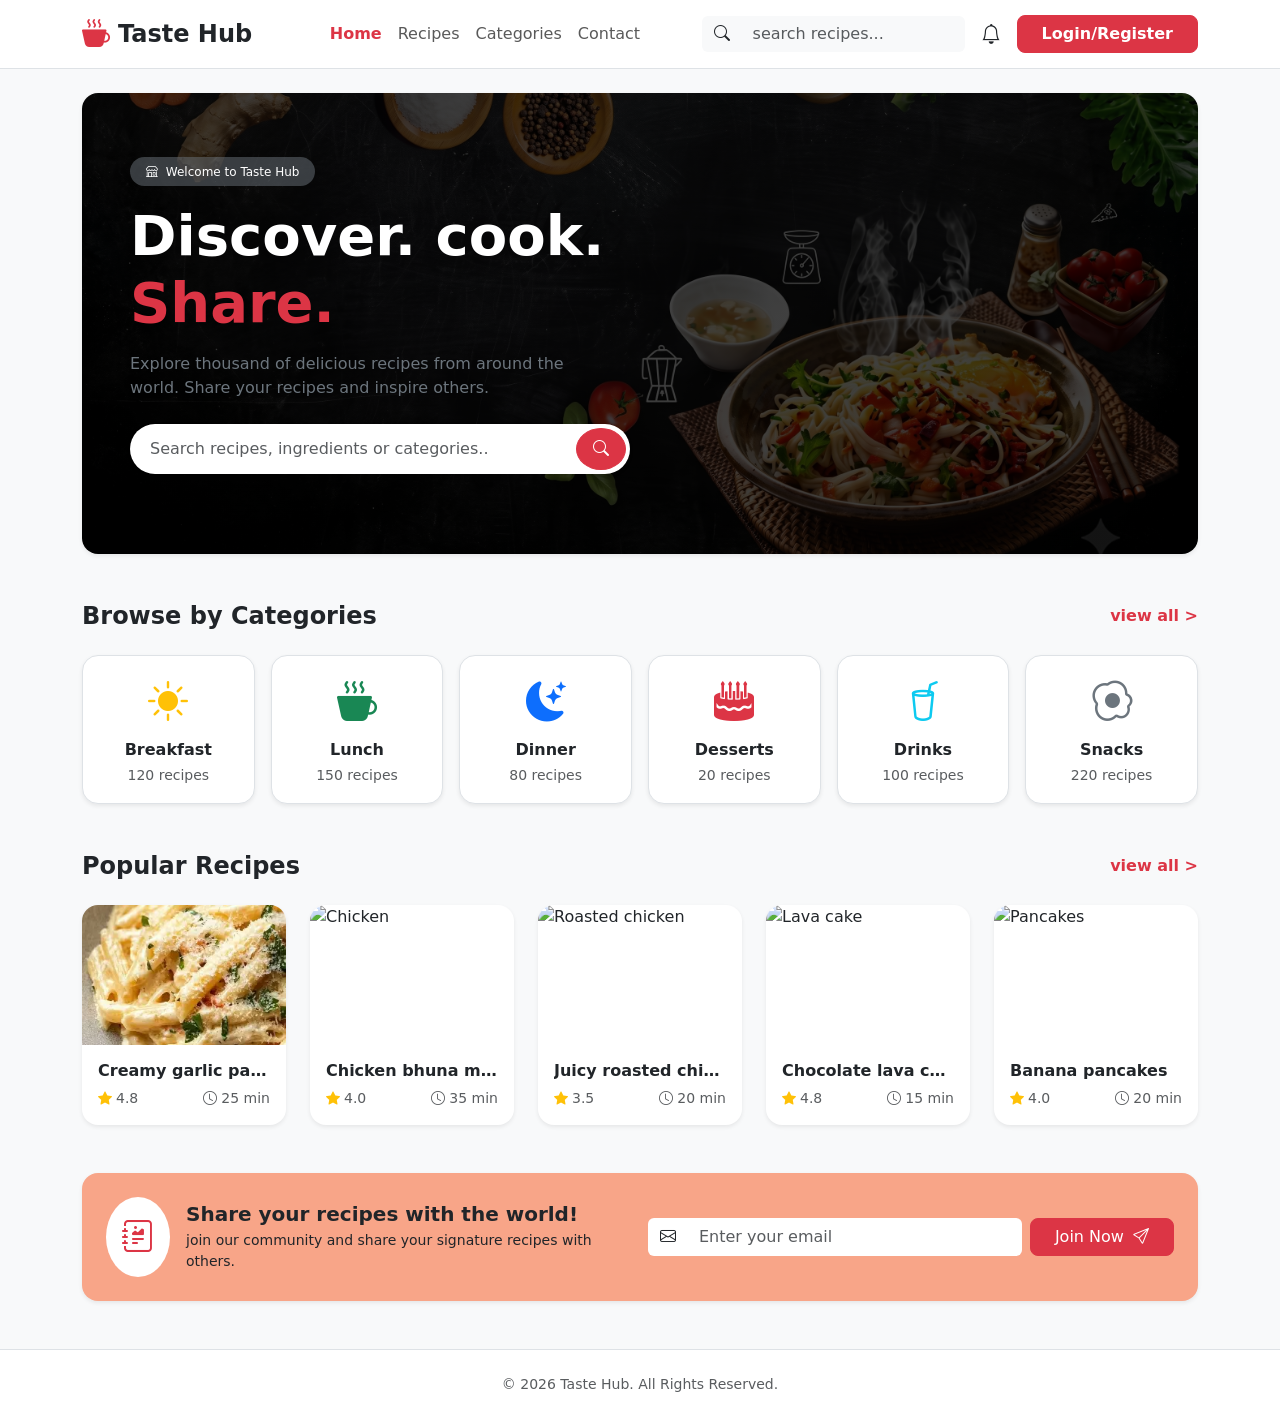
==== index.html @ aec91be3 "add recipe details" ====
<!DOCTYPE html>
<html lang="en">
<head>
    <meta charset="UTF-8">
    <meta name="viewport" content="width=device-width, initial-scale=1.0">
    <title>Taste Hub - Discover. Cook. Share.</title>

    <!-- Bootstrap 5 CSS -->
    <link href="https://cdn.jsdelivr.net/npm/bootstrap@5.3.2/dist/css/bootstrap.min.css" rel="stylesheet">
    <!-- Bootstrap Icons -->
    <link rel="stylesheet" href="https://cdn.jsdelivr.net/npm/bootstrap-icons@1.11.1/font/bootstrap-icons.css">
    <!-- Custom CSS -->
    <link rel="stylesheet" href="css/style.css">
</head>
<body class="bg-light">

    <!-- 1. Navigation Bar -->
    <nav class="navbar navbar-expand-lg bg-white navbar-light border-bottom sticky-top py-2">
        <div class="container">
            <a class="navbar-brand d-flex align-items-center gap-2 fw-bold fs-4 text-dark" href="index.html">
                <i class="bi bi-cup-hot-fill text-danger fs-3"></i> Taste Hub
            </a>
            
            <button class="navbar-toggler" type="button" data-bs-toggle="collapse" data-bs-target="#navbarNav">
                <span class="navbar-toggler-icon"></span>
            </button>

            <div class="collapse navbar-collapse" id="navbarNav">
                <ul class="navbar-nav mx-auto mb-2 mb-lg-0">
                    <li class="nav-item"><a class="nav-link active fw-semibold text-danger" href="index.html">Home</a></li>
                    <li class="nav-item"><a class="nav-link fw-medium" href="recipes.html">Recipes</a></li>
                    <li class="nav-item"><a class="nav-link fw-medium" href="#">Categories</a></li>
                    <li class="nav-item"><a class="nav-link fw-medium" href="#">Contact</a></li>
                </ul>
                
                <div class="d-flex align-items-center gap-3">
                    <div class="input-group d-none d-md-flex">
                        <span class="input-group-text bg-light border-0"><i class="bi bi-search"></i></span>
                        <input type="text" class="form-control bg-light border-0" placeholder="search recipes...">
                    </div>
                    <i class="bi bi-bell fs-5 cursor-pointer"></i>
                    <a href="login.html" class="btn btn-danger px-4 rounded-3 text-white fw-semibold">Login/Register</a>
                </div>
            </div>
        </div>
    </nav>

    <!-- 2. Hero Section -->
    <!-- 2. Hero Section -->
<section class="container my-4">
   
    <div class="hero-banner p-4 p-md-5 rounded-4 text-white position-relative overflow-hidden shadow-sm">
        <div class="row align-items-center py-3">
            <div class="col-lg-7 z-1">
                <span class="badge bg-secondary bg-opacity-50 text-white mb-3 px-3 py-2 rounded-pill fw-normal">
                    <i class="bi bi-shop me-1"></i> Welcome to Taste Hub
                </span>
                <h1 class="display-4 fw-bold mb-3">Discover. cook. <span class="text-danger">Share.</span></h1>
                <p class="text-secondary mb-4 col-md-10">Explore thousand of delicious recipes from around the world. Share your recipes and inspire others.</p>
                
                <div class="input-group mb-3 bg-white rounded-pill p-1 shadow-sm" style="max-width: 500px;">
                    <input type="text" id="heroSearchInput" class="form-control border-0 bg-transparent px-3" placeholder="Search recipes, ingredients or categories..">
                    <button class="btn btn-danger rounded-circle p-2 px-3" type="button"><i class="bi bi-search"></i></button>
                </div>
            </div>
        </div>
    </div>
</section>

    <!-- 3. Categories Section -->
    <section class="container my-5">
        <div class="d-flex justify-content-between align-items-center mb-4">
            <h4 class="fw-bold mb-0">Browse by Categories</h4>
            <a href="#" class="text-danger text-decoration-none fw-semibold">view all ></a>
        </div>

        <div class="row g-3 text-center">
            <div class="col-6 col-md-2">
                <div class="p-3 rounded-4 border bg-white shadow-sm category-card">
                    <div class="fs-1 text-warning mb-2"><i class="bi bi-brightness-high-fill"></i></div>
                    <h6 class="fw-bold mb-1">Breakfast</h6>
                    <small class="text-muted">120 recipes</small>
                </div>
            </div>
            <div class="col-6 col-md-2">
                <div class="p-3 rounded-4 border bg-white shadow-sm category-card">
                    <div class="fs-1 text-success mb-2"><i class="bi bi-cup-hot-fill"></i></div>
                    <h6 class="fw-bold mb-1">Lunch</h6>
                    <small class="text-muted">150 recipes</small>
                </div>
            </div>
            <div class="col-6 col-md-2">
                <div class="p-3 rounded-4 border bg-white shadow-sm category-card">
                    <div class="fs-1 text-primary mb-2"><i class="bi bi-moon-stars-fill"></i></div>
                    <h6 class="fw-bold mb-1">Dinner</h6>
                    <small class="text-muted">80 recipes</small>
                </div>
            </div>
            <div class="col-6 col-md-2">
                <div class="p-3 rounded-4 border bg-white shadow-sm category-card">
                    <div class="fs-1 text-danger mb-2"><i class="bi bi-cake2-fill"></i></div>
                    <h6 class="fw-bold mb-1">Desserts</h6>
                    <small class="text-muted">20 recipes</small>
                </div>
            </div>
            <div class="col-6 col-md-2">
                <div class="p-3 rounded-4 border bg-white shadow-sm category-card">
                    <div class="fs-1 text-info mb-2"><i class="bi bi-cup-straw"></i></div>
                    <h6 class="fw-bold mb-1">Drinks</h6>
                    <small class="text-muted">100 recipes</small>
                </div>
            </div>
            <div class="col-6 col-md-2">
                <div class="p-3 rounded-4 border bg-white shadow-sm category-card">
                    <div class="fs-1 text-secondary mb-2"><i class="bi bi-egg-fried"></i></div>
                    <h6 class="fw-bold mb-1">Snacks</h6>
                    <small class="text-muted">220 recipes</small>
                </div>
            </div>
        </div>
    </section>

    <!-- 4. Popular Recipes Section -->
    <section class="container my-5">
        <div class="d-flex justify-content-between align-items-center mb-4">
            <h4 class="fw-bold mb-0">Popular Recipes</h4>
            <a href="#" class="text-danger text-decoration-none fw-semibold">view all ></a>
        </div>

        <div class="row g-4" id="recipeGrid">
            <div class="col-12 col-sm-6 col-md-4 col-lg-2-4 recipe-item">
                <div class="card h-100 border-0 shadow-sm rounded-4 overflow-hidden">
                    <img src="[data-uri]" alt="Pasta" style="height: 140px; object-fit: cover;">
                    <div class="card-body p-3">
                        <h6 class="card-title fw-bold mb-1 text-truncate">Creamy garlic pasta</h6>
                        <div class="d-flex align-items-center justify-content-between text-muted small mt-2">
                            <span><i class="bi bi-star-fill text-warning me-1"></i>4.8</span>
                            <span><i class="bi bi-clock me-1"></i>25 min</span>
                        </div>
                    </div>
                </div>
            </div>

            <div class="col-12 col-sm-6 col-md-4 col-lg-2-4 recipe-item">
                <div class="card h-100 border-0 shadow-sm rounded-4 overflow-hidden">
                    <img src="https://images.unsplash.com/photo-1603894584373-5ac82b2ae398?w=500" class="card-img-top" alt="Chicken" style="height: 140px; object-fit: cover;">
                    <div class="card-body p-3">
                        <h6 class="card-title fw-bold mb-1 text-truncate">Chicken bhuna masala</h6>
                        <div class="d-flex align-items-center justify-content-between text-muted small mt-2">
                            <span><i class="bi bi-star-fill text-warning me-1"></i>4.0</span>
                            <span><i class="bi bi-clock me-1"></i>35 min</span>
                        </div>
                    </div>
                </div>
            </div>

            <div class="col-12 col-sm-6 col-md-4 col-lg-2-4 recipe-item">
                <div class="card h-100 border-0 shadow-sm rounded-4 overflow-hidden">
                    <img src="https://images.unsplash.com/photo-1598103442097-8b74394b95c6?w=500" class="card-img-top" alt="Roasted chicken" style="height: 140px; object-fit: cover;">
                    <div class="card-body p-3">
                        <h6 class="card-title fw-bold mb-1 text-truncate">Juicy roasted chicken</h6>
                        <div class="d-flex align-items-center justify-content-between text-muted small mt-2">
                            <span><i class="bi bi-star-fill text-warning me-1"></i>3.5</span>
                            <span><i class="bi bi-clock me-1"></i>20 min</span>
                        </div>
                    </div>
                </div>
            </div>

            <div class="col-12 col-sm-6 col-md-4 col-lg-2-4 recipe-item">
                <div class="card h-100 border-0 shadow-sm rounded-4 overflow-hidden">
                    <img src="https://images.unsplash.com/photo-1606313564200-e75d5e30476c?w=500" class="card-img-top" alt="Lava cake" style="height: 140px; object-fit: cover;">
                    <div class="card-body p-3">
                        <h6 class="card-title fw-bold mb-1 text-truncate">Chocolate lava cake</h6>
                        <div class="d-flex align-items-center justify-content-between text-muted small mt-2">
                            <span><i class="bi bi-star-fill text-warning me-1"></i>4.8</span>
                            <span><i class="bi bi-clock me-1"></i>15 min</span>
                        </div>
                    </div>
                </div>
            </div>

            <div class="col-12 col-sm-6 col-md-4 col-lg-2-4 recipe-item">
                <div class="card h-100 border-0 shadow-sm rounded-4 overflow-hidden">
                    <img src="https://images.unsplash.com/photo-1567620905732-2d1ec7ab7445?w=500" class="card-img-top" alt="Pancakes" style="height: 140px; object-fit: cover;">
                    <div class="card-body p-3">
                        <h6 class="card-title fw-bold mb-1 text-truncate">Banana pancakes</h6>
                        <div class="d-flex align-items-center justify-content-between text-muted small mt-2">
                            <span><i class="bi bi-star-fill text-warning me-1"></i>4.0</span>
                            <span><i class="bi bi-clock me-1"></i>20 min</span>
                        </div>
                    </div>
                </div>
            </div>
        </div>
    </section>

    <!-- 5. Newsletter Banner -->
    <section class="container my-5">
        <div class="p-4 rounded-4 shadow-sm" style="background-color: #F8A588;">
            <div class="row align-items-center g-3">
                <div class="col-md-6 d-flex align-items-center gap-3">
                    <div class="bg-white p-3 rounded-circle text-danger fs-2 d-none d-sm-block">
                        <i class="bi bi-journal-richtext"></i>
                    </div>
                    <div>
                        <h5 class="fw-bold mb-1">Share your recipes with the world!</h5>
                        <p class="mb-0 text-dark small">join our community and share your signature recipes with others.</p>
                    </div>
                </div>
                <div class="col-md-6">
                    <form class="d-flex gap-2">
                        <div class="input-group">
                            <span class="input-group-text bg-white border-0"><i class="bi bi-envelope"></i></span>
                            <input type="email" class="form-control border-0" placeholder="Enter your email">
                        </div>
                        <button type="submit" class="btn btn-danger px-4 rounded-3 text-nowrap">Join Now <i class="bi bi-send ms-1"></i></button>
                    </form>
                </div>
            </div>
        </div>
    </section>

    <!-- Footer -->
    <footer class="bg-white border-top py-4 text-center text-muted small">
        <div class="container">
            <p class="mb-0">&copy; 2026 Taste Hub. All Rights Reserved.</p>
        </div>
    </footer>

    <!-- Bootstrap JS & Main JS -->
    <script src="https://cdn.jsdelivr.net/npm/bootstrap@5.3.2/dist/js/bootstrap.bundle.min.js"></script>
    <script src="js/main.js"></script>
</body>
</html>
---- css/style.css ----
/* Custom Styles for Taste Hub */

@media (min-width: 992px) {
    .col-lg-2-4 {
        flex: 0 0 auto;
        width: 20%;
    }
}

.category-card {
    transition: transform 0.2s ease, box-shadow 0.2s ease;
    cursor: pointer;
}

.category-card:hover {
    transform: translateY(-5px);
    box-shadow: 0 8px 15px rgba(0, 0, 0, 0.1) !important;
}

.recipe-item .card {
    transition: transform 0.2s ease, box-shadow 0.2s ease;
    cursor: pointer;
}

.recipe-item .card:hover {
    transform: translateY(-4px);
    box-shadow: 0 8px 20px rgba(0,0,0,0.12) !important;
}
/* Hero Banner Background Styling */
.hero-banner {
    
    background: linear-gradient(rgba(0, 0, 0, 0.75), rgba(0, 0, 0, 0.75)), 
                url('../images/hero banner.png.png') no-repeat center center;
    background-size: cover;
}

/*pastel colors for category cards*/
.Breakfast-card {
    background-color:rgb(231, 231, 136);
}
.Lunch-card {
    background-color:lightgreen;
}
.Dinner-card {
    background-color: lightskyblue;
}
.Dessert-card {
    background-color: lightcoral;
}
.Drink-card {
    background-color: lightseagreen;
}
.Snack-card {
    background-color: rgb(135, 141, 148);
}
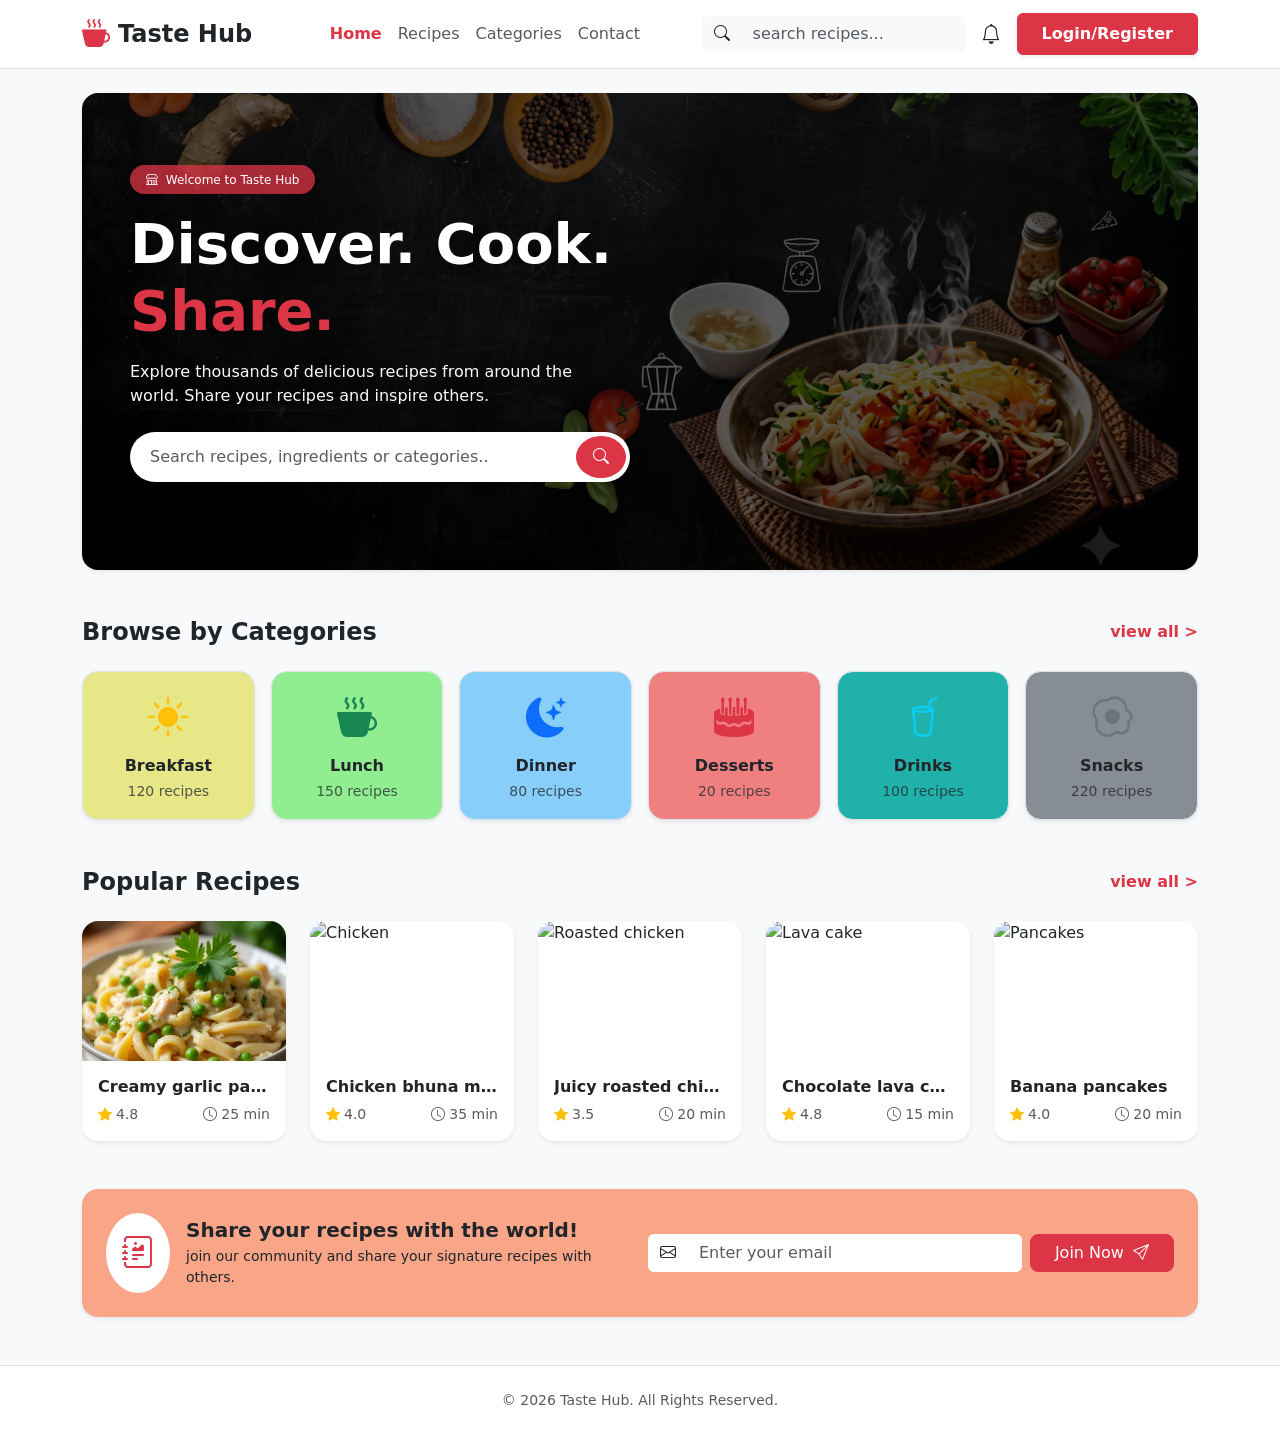
==== commit 57fcd02e: "Merge branch 'main' into feature-recipes" ====
--- a/index.html
+++ b/index.html
@@ -39,28 +39,33 @@
                         <input type="text" class="form-control bg-light border-0" placeholder="search recipes...">
                     </div>
                     <i class="bi bi-bell fs-5 cursor-pointer"></i>
-                    <a href="login.html" class="btn btn-danger px-4 rounded-3 text-white fw-semibold">Login/Register</a>
+                    <a href="login.html" class="btn btn-danger px-4 py-2 text-white fw-semibold text-nowrap shadow-sm">Login/Register</a>
                 </div>
             </div>
         </div>
     </nav>
 
     <!-- 2. Hero Section -->
-    <!-- 2. Hero Section -->
+    
+<!-- Hero Banner with Background Image -->
 <section class="container my-4">
-   
-    <div class="hero-banner p-4 p-md-5 rounded-4 text-white position-relative overflow-hidden shadow-sm">
-        <div class="row align-items-center py-3">
+    <div class="p-4 p-md-5 rounded-4 text-white position-relative overflow-hidden shadow-sm" 
+         style="background: linear-gradient(rgba(0, 0, 0, 0.65), rgba(0, 0, 0, 0.65)), url('images/hero\ banner.png.png') center/cover no-repeat; min-height: 380px;">
+        
+        <div class="row align-items-center py-4">
             <div class="col-lg-7 z-1">
-                <span class="badge bg-secondary bg-opacity-50 text-white mb-3 px-3 py-2 rounded-pill fw-normal">
+                <span class="badge bg-danger bg-opacity-75 text-white mb-3 px-3 py-2 rounded-pill fw-normal">
                     <i class="bi bi-shop me-1"></i> Welcome to Taste Hub
                 </span>
-                <h1 class="display-4 fw-bold mb-3">Discover. cook. <span class="text-danger">Share.</span></h1>
-                <p class="text-secondary mb-4 col-md-10">Explore thousand of delicious recipes from around the world. Share your recipes and inspire others.</p>
+                <h1 class="display-4 fw-bold mb-3">Discover. Cook. <span class="text-danger">Share.</span></h1>
+                <p class="text-light mb-4 col-md-10">Explore thousands of delicious recipes from around the world. Share your recipes and inspire others.</p>
                 
+                <!-- Search Bar -->
                 <div class="input-group mb-3 bg-white rounded-pill p-1 shadow-sm" style="max-width: 500px;">
-                    <input type="text" id="heroSearchInput" class="form-control border-0 bg-transparent px-3" placeholder="Search recipes, ingredients or categories..">
-                    <button class="btn btn-danger rounded-circle p-2 px-3" type="button"><i class="bi bi-search"></i></button>
+                    <input type="text" class="form-control border-0 bg-transparent px-3 text-dark" placeholder="Search recipes, ingredients or categories..">
+                    <button class="btn btn-danger rounded-circle p-2 px-3" type="button">
+                        <i class="bi bi-search"></i>
+                    </button>
                 </div>
             </div>
         </div>
@@ -76,42 +81,42 @@
 
         <div class="row g-3 text-center">
             <div class="col-6 col-md-2">
-                <div class="p-3 rounded-4 border bg-white shadow-sm category-card">
+                <div class="p-3 rounded-4 border shadow-sm category-card Breakfast-card">
                     <div class="fs-1 text-warning mb-2"><i class="bi bi-brightness-high-fill"></i></div>
                     <h6 class="fw-bold mb-1">Breakfast</h6>
                     <small class="text-muted">120 recipes</small>
                 </div>
             </div>
             <div class="col-6 col-md-2">
-                <div class="p-3 rounded-4 border bg-white shadow-sm category-card">
+                <div class="p-3 rounded-4 border shadow-sm category-card Lunch-card">
                     <div class="fs-1 text-success mb-2"><i class="bi bi-cup-hot-fill"></i></div>
                     <h6 class="fw-bold mb-1">Lunch</h6>
                     <small class="text-muted">150 recipes</small>
                 </div>
             </div>
             <div class="col-6 col-md-2">
-                <div class="p-3 rounded-4 border bg-white shadow-sm category-card">
+                <div class="p-3 rounded-4 border shadow-sm category-card Dinner-card">
                     <div class="fs-1 text-primary mb-2"><i class="bi bi-moon-stars-fill"></i></div>
                     <h6 class="fw-bold mb-1">Dinner</h6>
                     <small class="text-muted">80 recipes</small>
                 </div>
             </div>
             <div class="col-6 col-md-2">
-                <div class="p-3 rounded-4 border bg-white shadow-sm category-card">
+                <div class="p-3 rounded-4 border shadow-sm category-card Dessert-card">
                     <div class="fs-1 text-danger mb-2"><i class="bi bi-cake2-fill"></i></div>
                     <h6 class="fw-bold mb-1">Desserts</h6>
                     <small class="text-muted">20 recipes</small>
                 </div>
             </div>
             <div class="col-6 col-md-2">
-                <div class="p-3 rounded-4 border bg-white shadow-sm category-card">
+                <div class="p-3 rounded-4 border shadow-sm category-card Drink-card">
                     <div class="fs-1 text-info mb-2"><i class="bi bi-cup-straw"></i></div>
                     <h6 class="fw-bold mb-1">Drinks</h6>
                     <small class="text-muted">100 recipes</small>
                 </div>
             </div>
             <div class="col-6 col-md-2">
-                <div class="p-3 rounded-4 border bg-white shadow-sm category-card">
+                <div class="p-3 rounded-4 border shadow-sm category-card Snack-card">
                     <div class="fs-1 text-secondary mb-2"><i class="bi bi-egg-fried"></i></div>
                     <h6 class="fw-bold mb-1">Snacks</h6>
                     <small class="text-muted">220 recipes</small>
@@ -130,7 +135,7 @@
         <div class="row g-4" id="recipeGrid">
             <div class="col-12 col-sm-6 col-md-4 col-lg-2-4 recipe-item">
                 <div class="card h-100 border-0 shadow-sm rounded-4 overflow-hidden">
-                    <img src="[data-uri]" alt="Pasta" style="height: 140px; object-fit: cover;">
+                    <img src="images/garlic creamy pasta.jfif" class="card-img-top" alt="Pasta" style="height: 140px; object-fit: cover;">
                     <div class="card-body p-3">
                         <h6 class="card-title fw-bold mb-1 text-truncate">Creamy garlic pasta</h6>
                         <div class="d-flex align-items-center justify-content-between text-muted small mt-2">
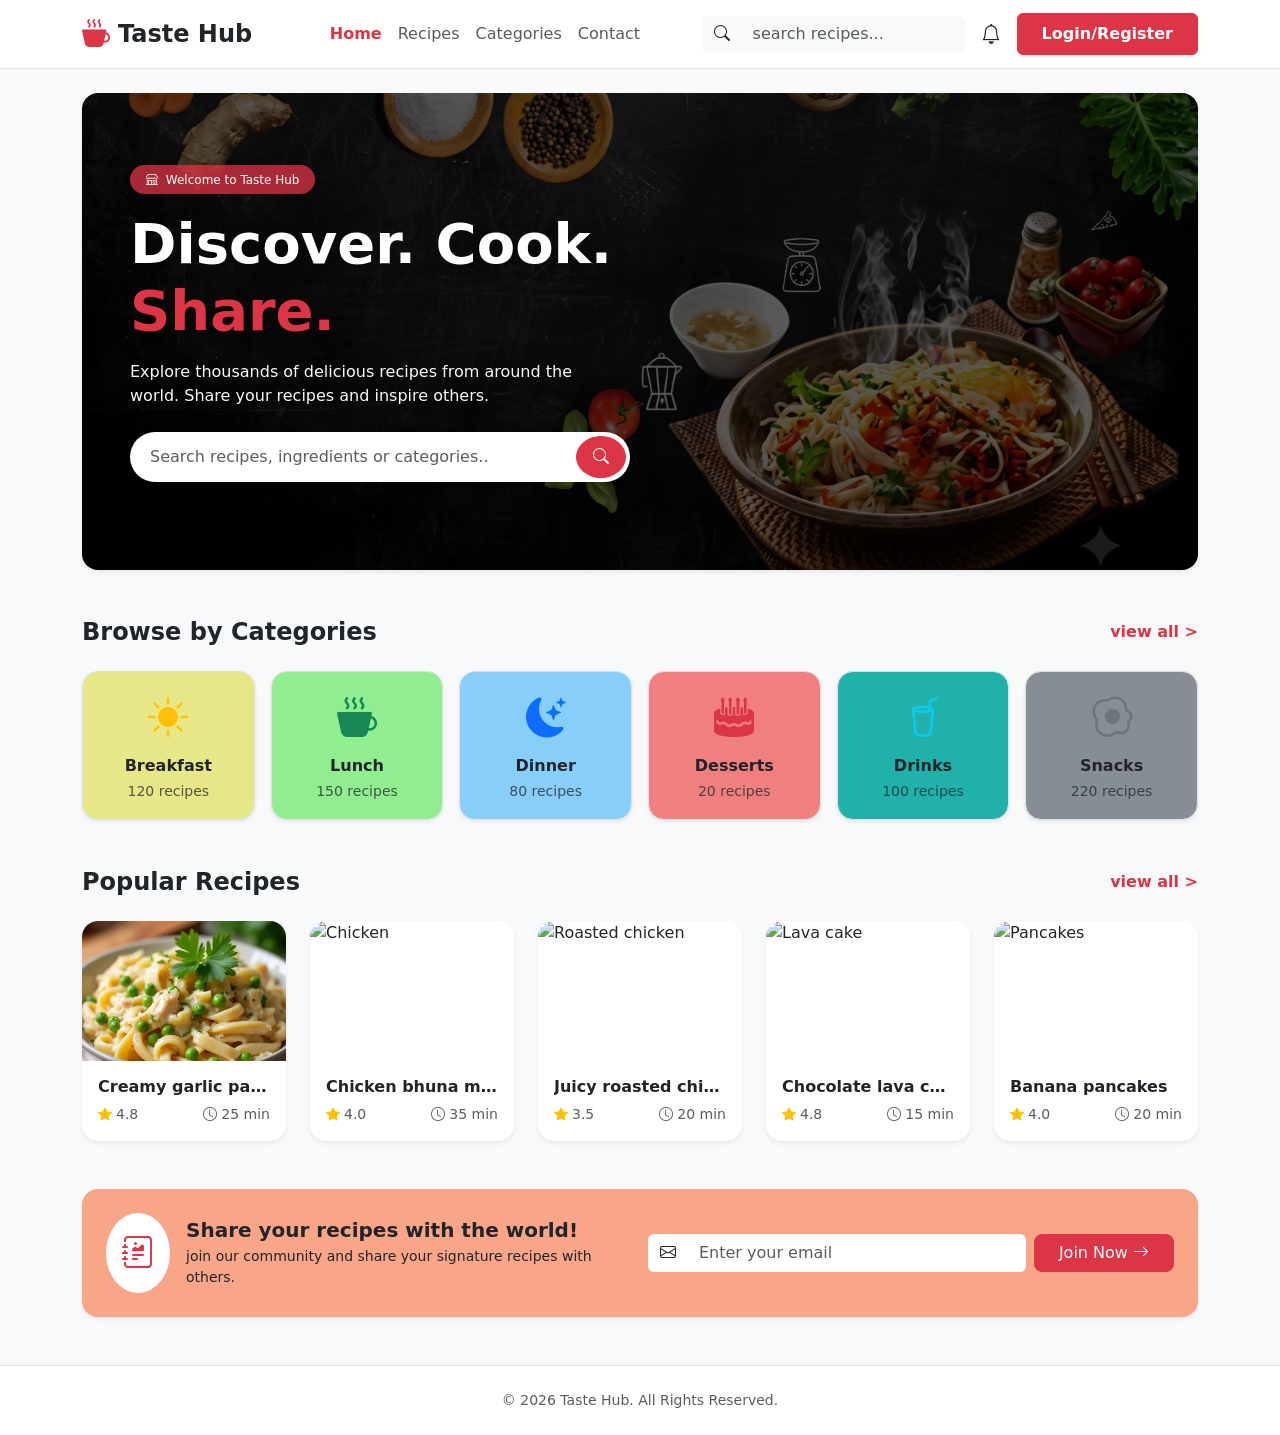
==== commit 04bcc684: "add from validation and fix validation script" ====
--- a/index.html
+++ b/index.html
@@ -29,8 +29,10 @@
                 <ul class="navbar-nav mx-auto mb-2 mb-lg-0">
                     <li class="nav-item"><a class="nav-link active fw-semibold text-danger" href="index.html">Home</a></li>
                     <li class="nav-item"><a class="nav-link fw-medium" href="recipes.html">Recipes</a></li>
-                    <li class="nav-item"><a class="nav-link fw-medium" href="#">Categories</a></li>
-                    <li class="nav-item"><a class="nav-link fw-medium" href="#">Contact</a></li>
+                   <li class="nav-item">
+  <a class="nav-link" id="categories-target" href="categories.html">Categories</a>
+</li>
+                    <li class="nav-item"><a class="nav-link fw-medium" href="contact.html">Contact</a></li>
                 </ul>
                 
                 <div class="d-flex align-items-center gap-3">
@@ -214,13 +216,16 @@
                     </div>
                 </div>
                 <div class="col-md-6">
-                    <form class="d-flex gap-2">
-                        <div class="input-group">
-                            <span class="input-group-text bg-white border-0"><i class="bi bi-envelope"></i></span>
-                            <input type="email" class="form-control border-0" placeholder="Enter your email">
-                        </div>
-                        <button type="submit" class="btn btn-danger px-4 rounded-3 text-nowrap">Join Now <i class="bi bi-send ms-1"></i></button>
-                    </form>
+                   <form id="newsletterForm" class="d-flex gap-2 position-relative" novalidate>
+                      <div class="input-group">
+                      <span class="input-group-text bg-white border-0"><i class="bi bi-envelope"></i></span>
+                      <input type="email" id="newsletterEmail" class="form-control border-0" placeholder="Enter your email">
+                      </div>
+                      <button type="submit" class="btn btn-danger px-4 rounded-3 text-nowrap">Join Now <i class="bi bi-arrow-right"></i></button>
+    
+                      <!-- The hidden error message -->
+                      <p id="emailError" class="position-absolute text-danger small fw-bold mb-0" style="display: none; bottom: -22px; left: 10px;">Please enter a valid email address!</p>
+                  </form>
                 </div>
             </div>
         </div>
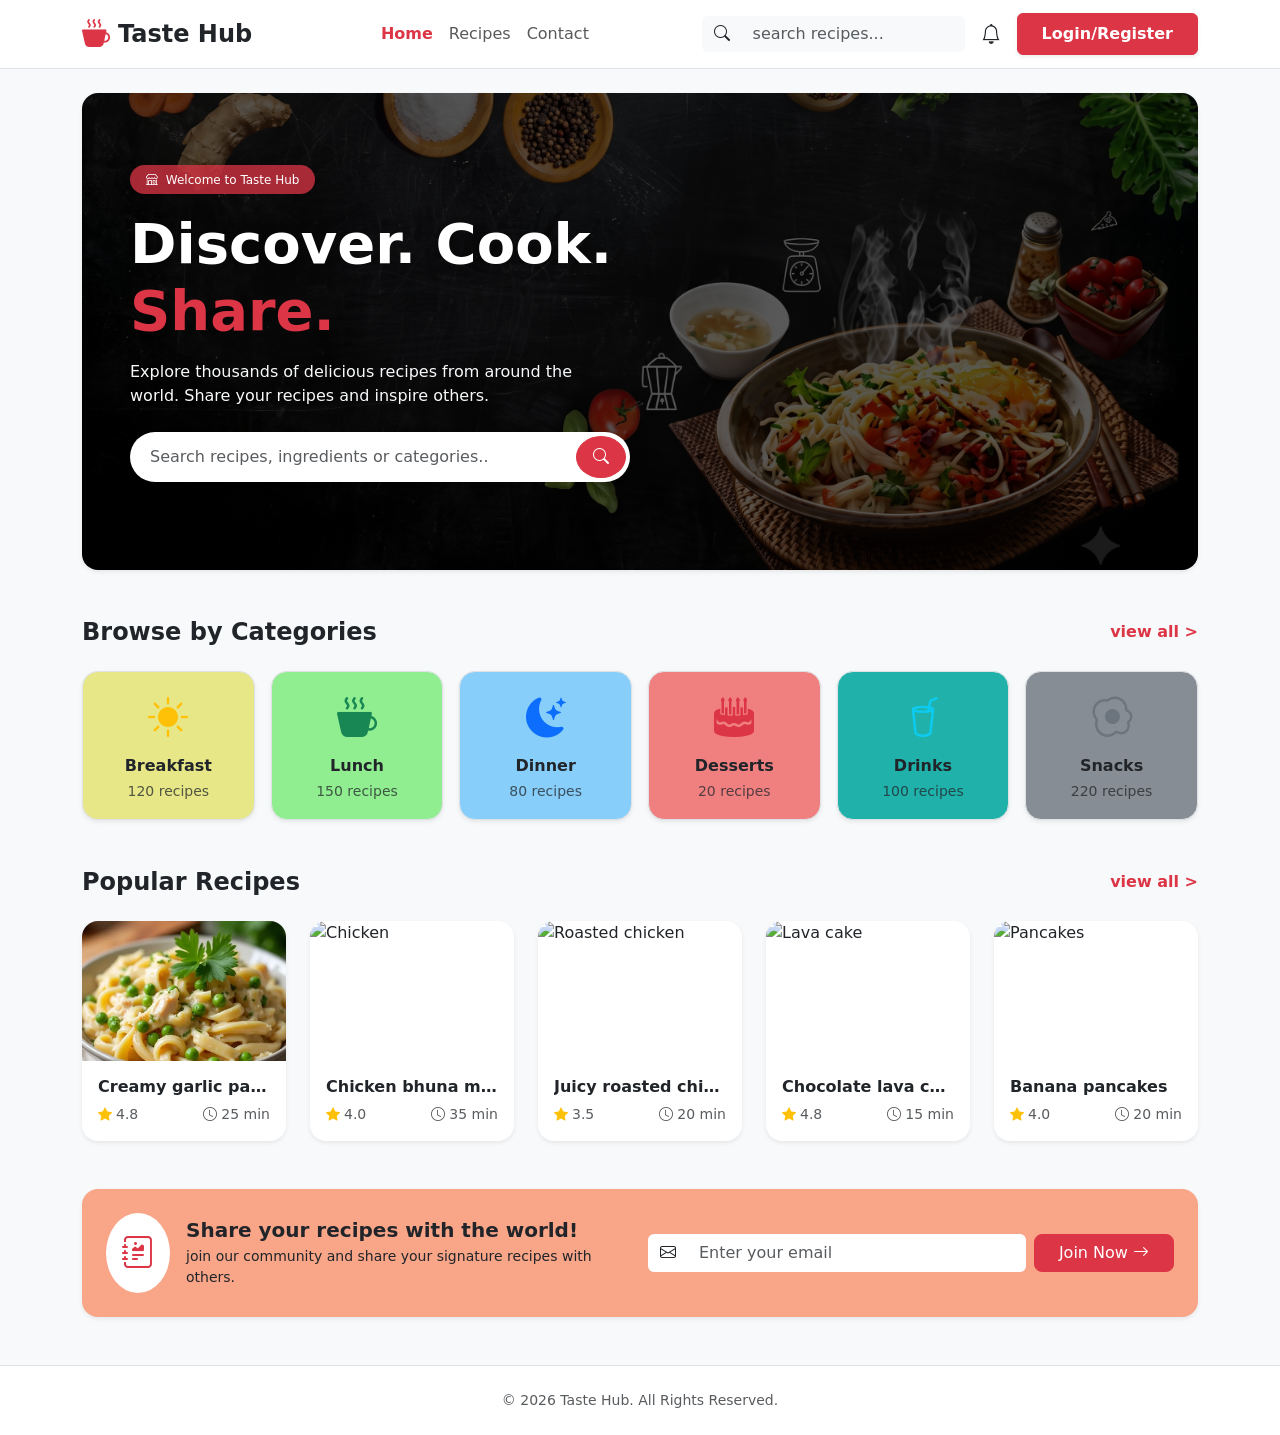
==== commit 8bca4e8c: "Remove category" ====
--- a/index.html
+++ b/index.html
@@ -30,8 +30,7 @@
                     <li class="nav-item"><a class="nav-link active fw-semibold text-danger" href="index.html">Home</a></li>
                     <li class="nav-item"><a class="nav-link fw-medium" href="recipes.html">Recipes</a></li>
                    <li class="nav-item">
-  <a class="nav-link" id="categories-target" href="categories.html">Categories</a>
-</li>
+  
                     <li class="nav-item"><a class="nav-link fw-medium" href="contact.html">Contact</a></li>
                 </ul>
                 
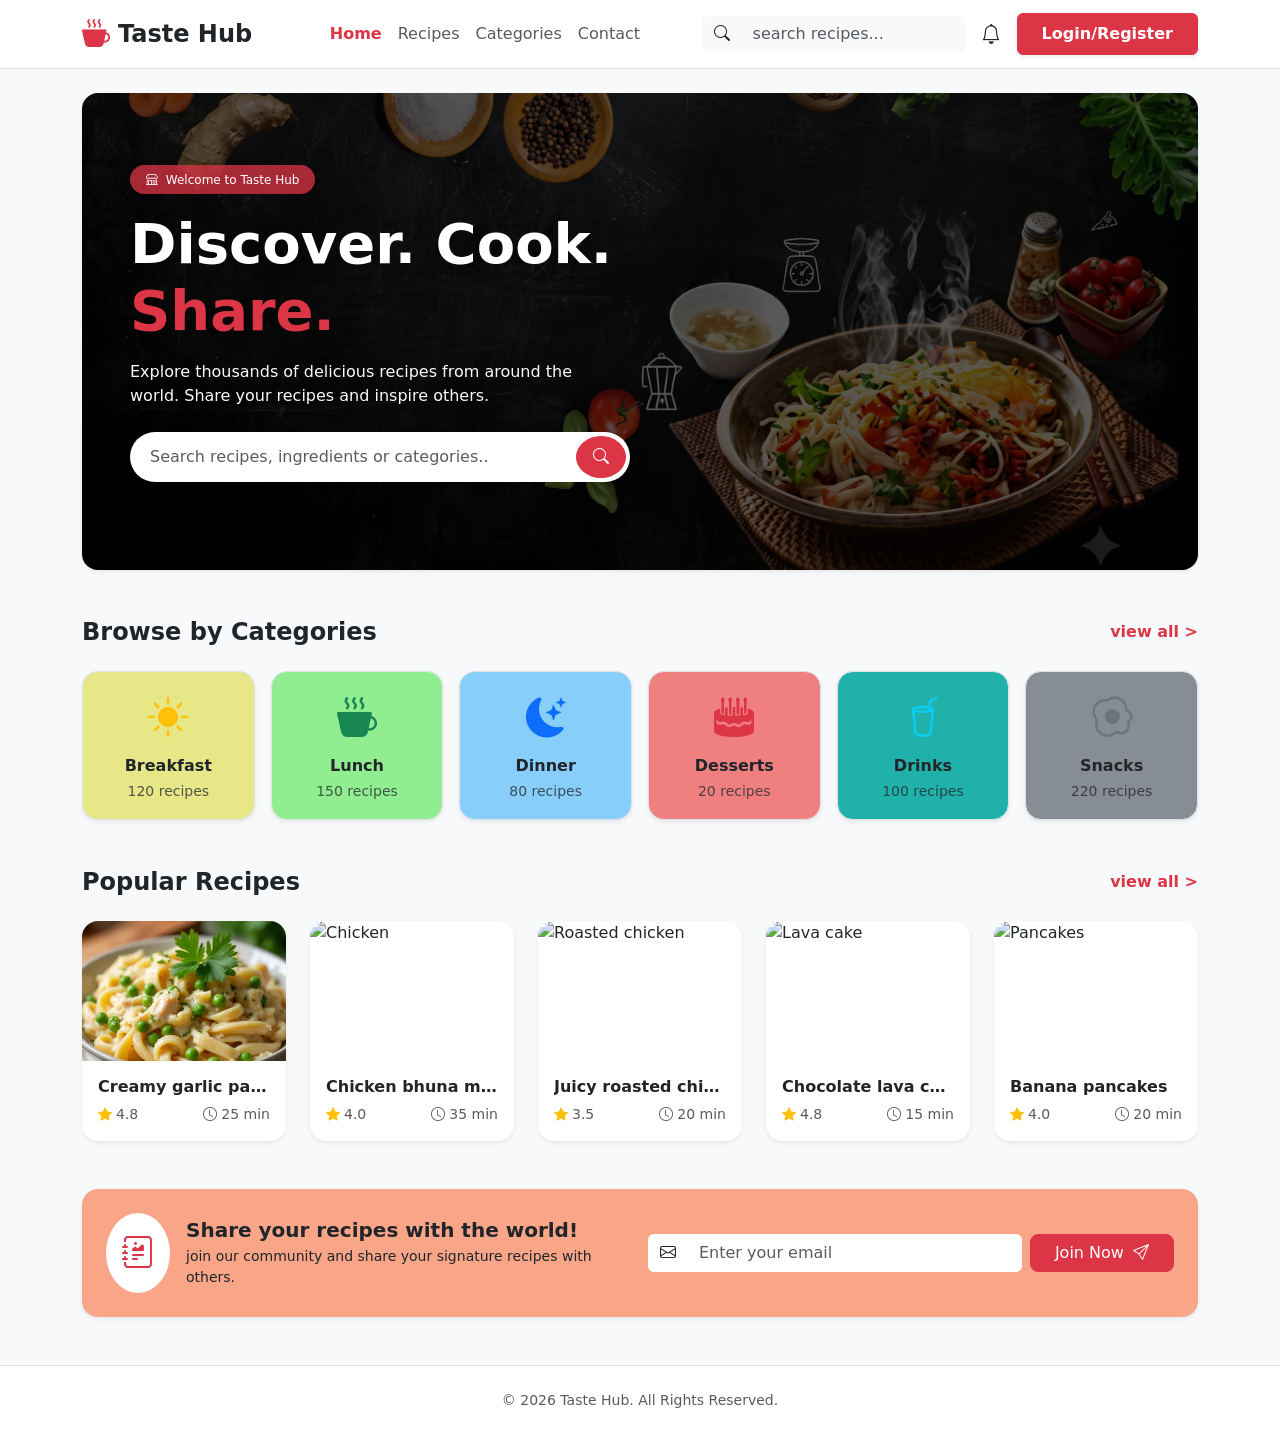
==== commit de8b076a: "checking javascript features and remove newsletter validation feature" ====
--- a/index.html
+++ b/index.html
@@ -30,7 +30,8 @@
                     <li class="nav-item"><a class="nav-link active fw-semibold text-danger" href="index.html">Home</a></li>
                     <li class="nav-item"><a class="nav-link fw-medium" href="recipes.html">Recipes</a></li>
                    <li class="nav-item">
-  
+  <a class="nav-link" id="categories-target" href="categories.html">Categories</a>
+</li>
                     <li class="nav-item"><a class="nav-link fw-medium" href="contact.html">Contact</a></li>
                 </ul>
                 
@@ -215,16 +216,13 @@
                     </div>
                 </div>
                 <div class="col-md-6">
-                   <form id="newsletterForm" class="d-flex gap-2 position-relative" novalidate>
-                      <div class="input-group">
-                      <span class="input-group-text bg-white border-0"><i class="bi bi-envelope"></i></span>
-                      <input type="email" id="newsletterEmail" class="form-control border-0" placeholder="Enter your email">
-                      </div>
-                      <button type="submit" class="btn btn-danger px-4 rounded-3 text-nowrap">Join Now <i class="bi bi-arrow-right"></i></button>
-    
-                      <!-- The hidden error message -->
-                      <p id="emailError" class="position-absolute text-danger small fw-bold mb-0" style="display: none; bottom: -22px; left: 10px;">Please enter a valid email address!</p>
-                  </form>
+                    <form class="d-flex gap-2">
+                        <div class="input-group">
+                            <span class="input-group-text bg-white border-0"><i class="bi bi-envelope"></i></span>
+                            <input type="email" class="form-control border-0" placeholder="Enter your email">
+                        </div>
+                        <button type="submit" class="btn btn-danger px-4 rounded-3 text-nowrap">Join Now <i class="bi bi-send ms-1"></i></button>
+                    </form>
                 </div>
             </div>
         </div>
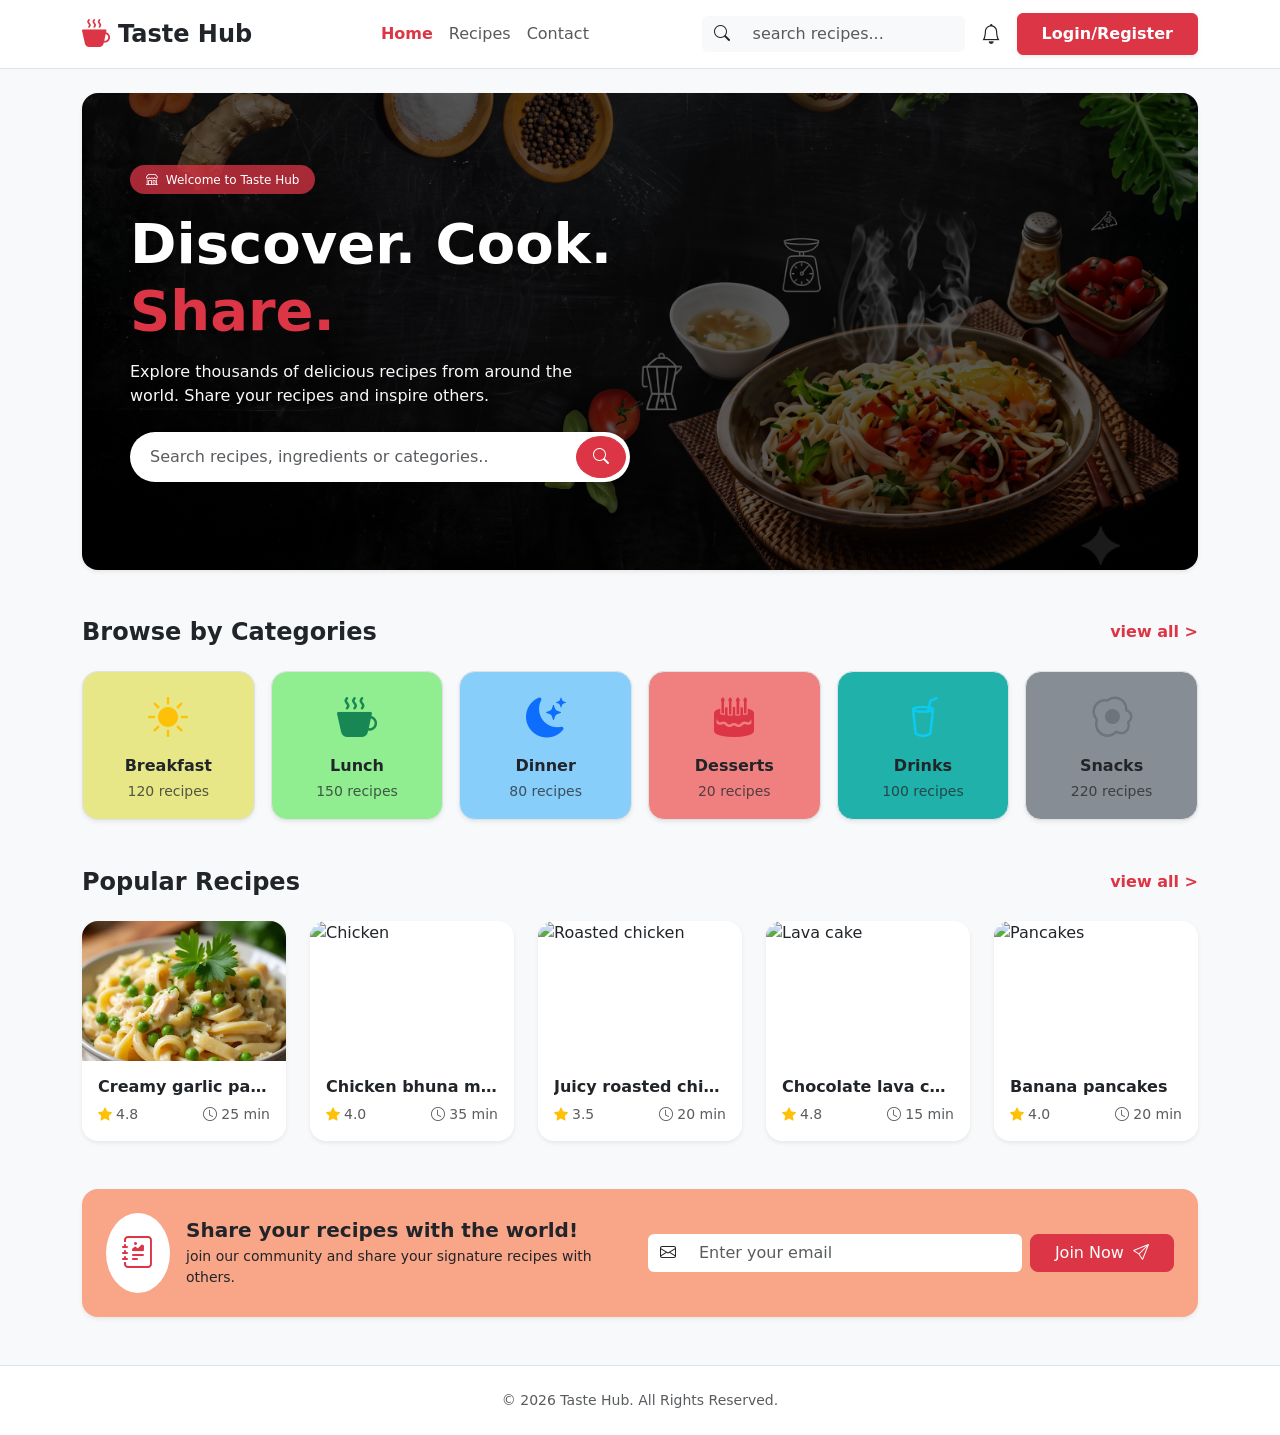
==== commit 418e775a: "Merge pull request #6 from Chathushi-Prabodika/feature-recipe Feature recipe" ====
--- a/index.html
+++ b/index.html
@@ -30,8 +30,7 @@
                     <li class="nav-item"><a class="nav-link active fw-semibold text-danger" href="index.html">Home</a></li>
                     <li class="nav-item"><a class="nav-link fw-medium" href="recipes.html">Recipes</a></li>
                    <li class="nav-item">
-  <a class="nav-link" id="categories-target" href="categories.html">Categories</a>
-</li>
+  
                     <li class="nav-item"><a class="nav-link fw-medium" href="contact.html">Contact</a></li>
                 </ul>
                 
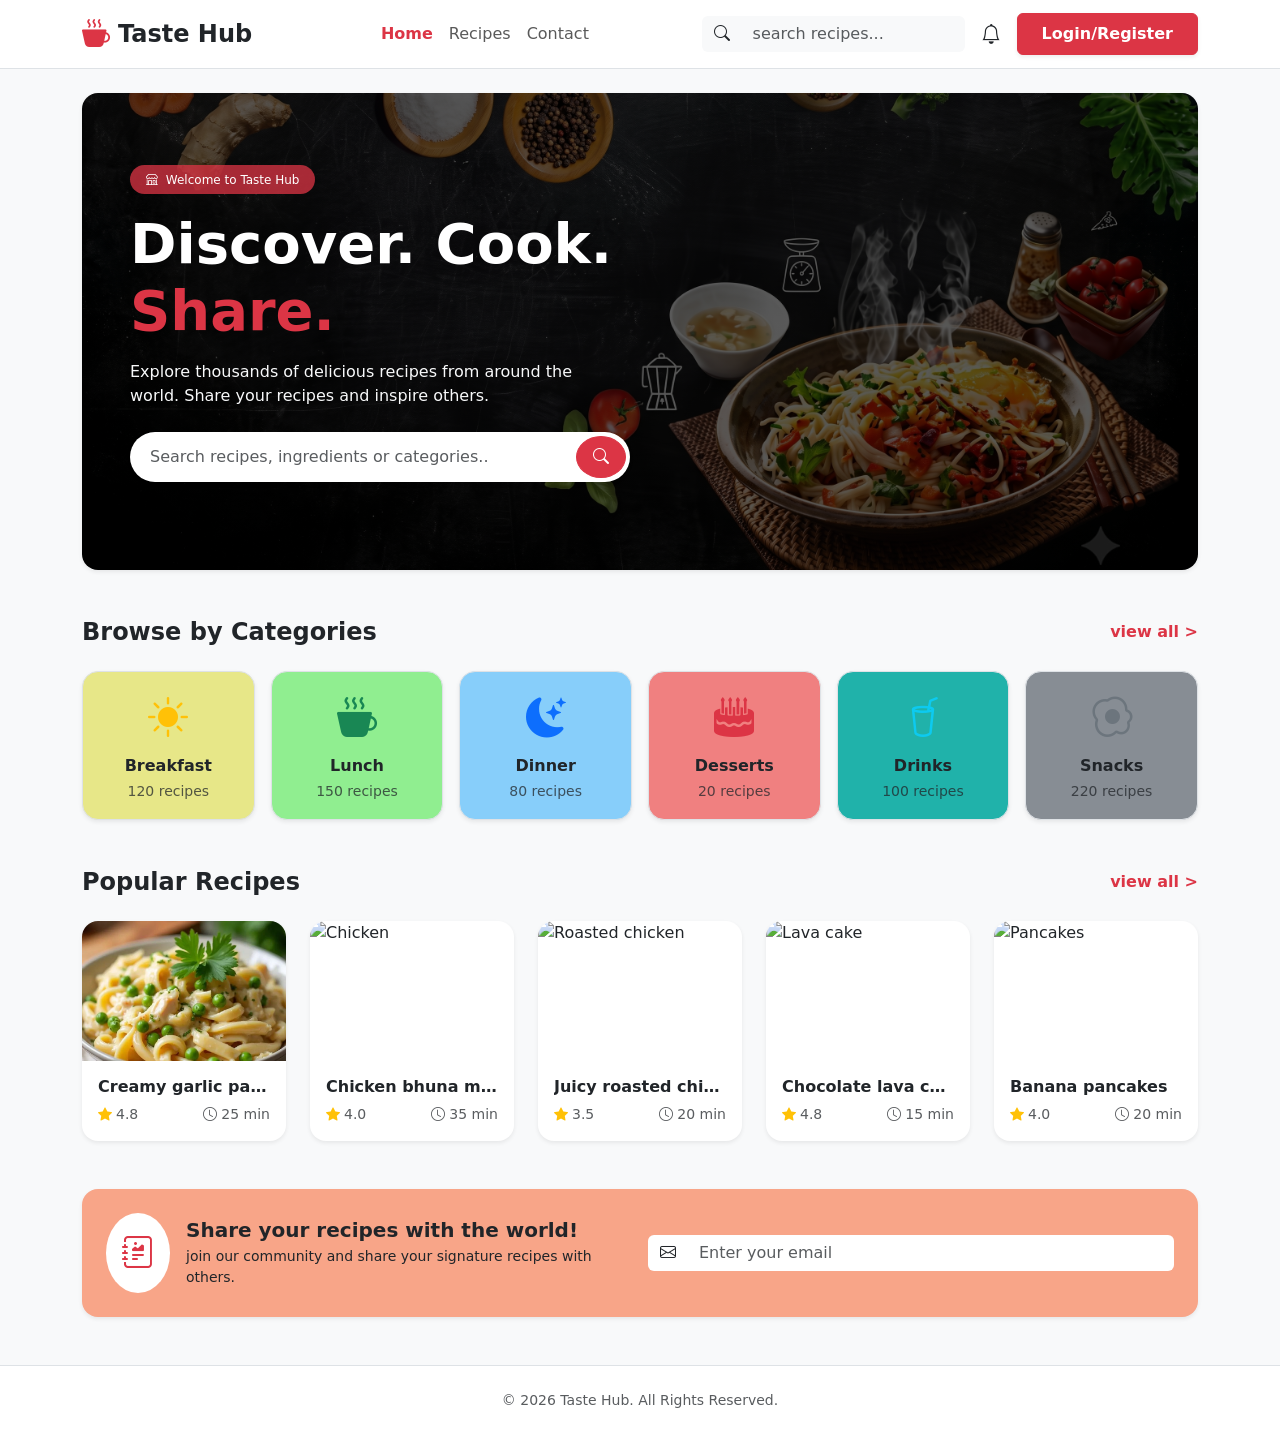
==== commit 2fba3a74: "final update for homepage" ====
--- a/index.html
+++ b/index.html
@@ -215,13 +215,11 @@
                     </div>
                 </div>
                 <div class="col-md-6">
-                    <form class="d-flex gap-2">
-                        <div class="input-group">
-                            <span class="input-group-text bg-white border-0"><i class="bi bi-envelope"></i></span>
-                            <input type="email" class="form-control border-0" placeholder="Enter your email">
-                        </div>
-                        <button type="submit" class="btn btn-danger px-4 rounded-3 text-nowrap">Join Now <i class="bi bi-send ms-1"></i></button>
-                    </form>
+                      <div class="input-group">
+                      <span class="input-group-text bg-white border-0"><i class="bi bi-envelope"></i></span>
+                      <input type="email" class="form-control border-0" placeholder="Enter your email">
+                      </div>
+                  </form>
                 </div>
             </div>
         </div>
